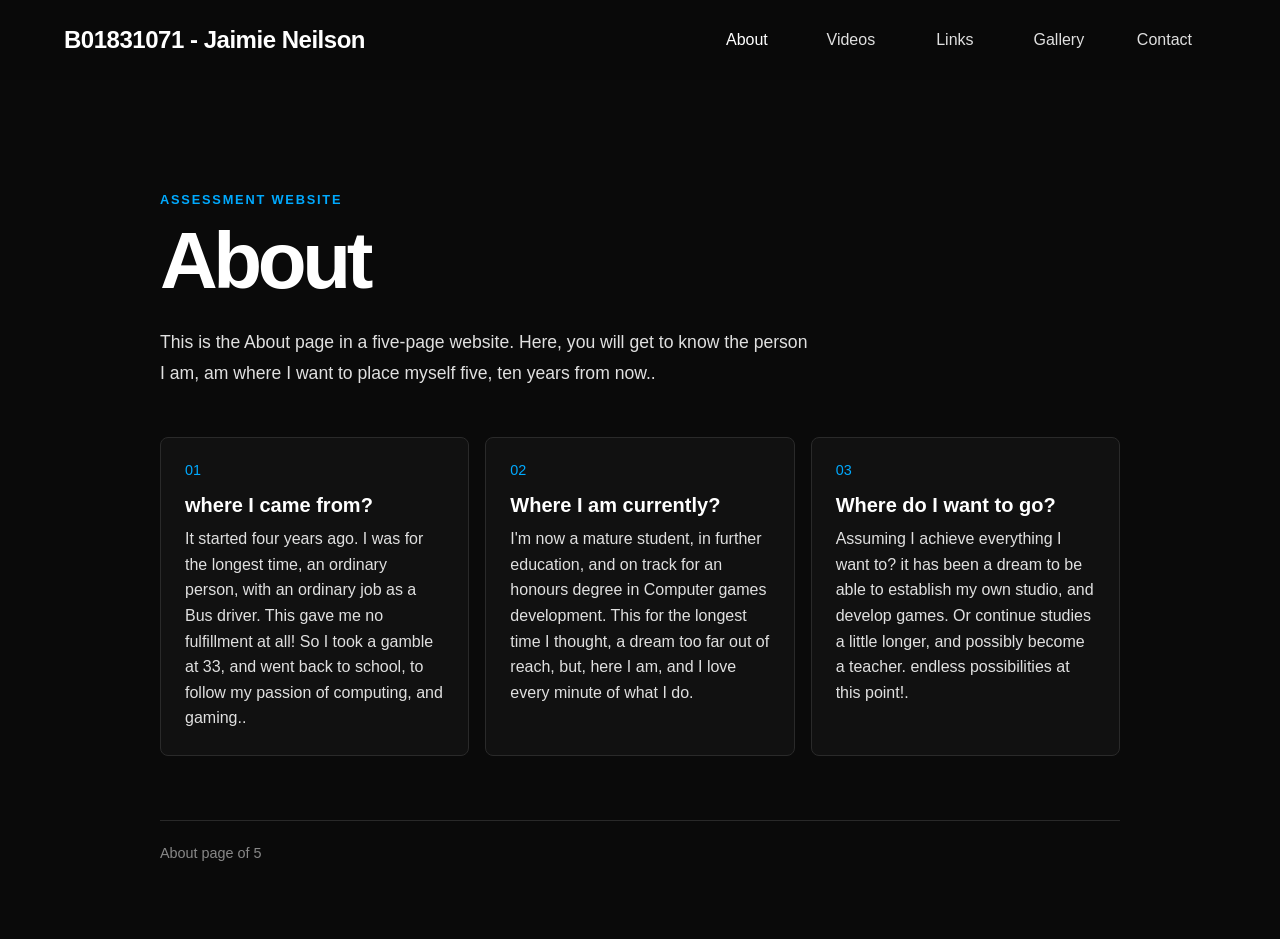
==== index.html @ fd033dc5 "Add initial HTML structure and styles for assessment website" ====
﻿<!DOCTYPE html>
<html lang="en">
<head>
  <meta charset="UTF-8">
  <meta name="viewport" content="width=device-width, initial-scale=1.0">
  <meta name="description" content="A simple five-element JavaScript assessment website.">
  <title>About - Assessment Website</title>
  <link rel="stylesheet" href="styles.css">
</head>
<body>
  <header class="navbar">
    <div class="navbar__container">
      <a href="index.html" class="navbar__brand">B01831071 - Jaimie Neilson</a>
      <nav class="navbar__nav" aria-label="Main navigation">
        <ul class="nav-list">
          <li><a href="index.html" class="nav-link is-active">About<svg class="animated-border-svg" viewBox="0 0 100 40" preserveAspectRatio="none"><rect width="100%" height="100%" rx="8" /></svg></a></li>
          <li><a href="videos.html" class="nav-link">Videos<svg class="animated-border-svg" viewBox="0 0 100 40" preserveAspectRatio="none"><rect width="100%" height="100%" rx="8" /></svg></a></li>
          <li><a href="links.html" class="nav-link">Links<svg class="animated-border-svg" viewBox="0 0 100 40" preserveAspectRatio="none"><rect width="100%" height="100%" rx="8" /></svg></a></li>
          <li><a href="gallery.html" class="nav-link">Gallery<svg class="animated-border-svg" viewBox="0 0 100 40" preserveAspectRatio="none"><rect width="100%" height="100%" rx="8" /></svg></a></li>
          <li><a href="contact.html" class="nav-link">Contact<svg class="animated-border-svg" viewBox="0 0 100 40" preserveAspectRatio="none"><rect width="100%" height="100%" rx="8" /></svg></a></li>
        </ul>
      </nav>
      <button class="navbar__mobile-toggle" id="mobile-toggle" type="button" aria-label="Open menu" aria-expanded="false" aria-controls="mobile-menu-pane">
        <svg width="24" height="24" viewBox="0 0 24 24" aria-hidden="true"><path fill="currentColor" d="M3 6h18v2H3V6Zm0 5h18v2H3v-2Zm0 5h18v2H3v-2Z" /></svg>
      </button>
    </div>
  </header>

  <div class="mobile-menu-pane" id="mobile-menu-pane">
    <nav aria-label="Mobile navigation">
      <ul class="nav-list">
        <li><a href="index.html" class="nav-link">About<svg class="animated-border-svg" viewBox="0 0 100 40" preserveAspectRatio="none"><rect width="100%" height="100%" rx="8" /></svg></a></li>
        <li><a href="videos.html" class="nav-link">Videos<svg class="animated-border-svg" viewBox="0 0 100 40" preserveAspectRatio="none"><rect width="100%" height="100%" rx="8" /></svg></a></li>
        <li><a href="links.html" class="nav-link">Links<svg class="animated-border-svg" viewBox="0 0 100 40" preserveAspectRatio="none"><rect width="100%" height="100%" rx="8" /></svg></a></li>
        <li><a href="gallery.html" class="nav-link">Gallery<svg class="animated-border-svg" viewBox="0 0 100 40" preserveAspectRatio="none"><rect width="100%" height="100%" rx="8" /></svg></a></li>
        <li><a href="contact.html" class="nav-link">Contact<svg class="animated-border-svg" viewBox="0 0 100 40" preserveAspectRatio="none"><rect width="100%" height="100%" rx="8" /></svg></a></li>
      </ul>
    </nav>
  </div>

  <main class="content">
    <section class="content__inner">
      <p class="eyebrow">Assessment website</p>
      <h1>About</h1>
      <p class="lead">This is the About page in a five-page website. Here, you will get to know the person I am, am where I want to place myself five, ten years from now..</p>
      <div class="card-grid">
        <article class="card"><span class="card__number">01</span><h2>where I came from?</h2><p>It started four years ago. I was for the longest time, an ordinary person, with an ordinary job as a Bus driver. This gave me no fulfillment at all! So I took a gamble at 33, and went back to school, to follow my passion of computing, and gaming..</p></article>
        <article class="card"><span class="card__number">02</span><h2>Where I am currently?</h2><p>I'm now a mature student, in further education, and on track for an honours degree in Computer games development. This for the longest time I thought, a dream too far out of reach, but, here I am, and I love every minute of what I do. </p></article>
        <article class="card"><span class="card__number">03</span><h2>Where do I want to go?</h2><p>Assuming I achieve everything I want to? it has been a dream to be able to establish my own studio, and develop games. Or continue studies a little longer, and possibly become a teacher. endless possibilities at this point!.</p></article>
      </div>
      <p class="page-footer">About page of 5</p>
    </section>
  </main>

  <script src="script.js"></script>
</body>
</html>
---- styles.css ----
:root {
  --color-background: #0a0a0a;
  --color-text: #e0e0e0;
  --color-link-hover: #ffffff;
  --color-primary: #00aaff;
  --font-family-sans-serif: "Inter", -apple-system, sans-serif;
  --navbar-height: 80px;
  --border-radius: 8px;
  --transition-speed: 0.6s;
}

@import url("https://fonts.googleapis.com/css2?family=Inter:wght@500&display=swap");

*, *::before, *::after {
  box-sizing: border-box;
}

html {
  scroll-behavior: smooth;
}

body {
  margin: 0;
  min-height: 100vh;
  font-family: var(--font-family-sans-serif);
  background-color: var(--color-background);
  color: #ffffff;
}

a {
  color: inherit;
  text-decoration: none;
}

button,
a {
  -webkit-tap-highlight-color: transparent;
}

.navbar {
  position: sticky;
  top: 0;
  z-index: 1000;
  height: var(--navbar-height);
  display: flex;
  align-items: center;
  background: rgba(10, 10, 10, 0.88);
  backdrop-filter: blur(12px);
}

.navbar__container {
  display: flex;
  align-items: center;
  justify-content: space-between;
  width: 100%;
  max-width: 1200px;
  margin: 0 auto;
  padding: 0 1.5rem;
}

.navbar__brand {
  font-size: 1.5rem;
  font-weight: 600;
  letter-spacing: -0.02em;
}

.navbar__nav {
  display: none;
}

.nav-list {
  display: flex;
  gap: 0.25rem;
  list-style: none;
  margin: 0;
  padding: 0;
}

.nav-link {
  position: relative;
  display: inline-flex;
  align-items: center;
  justify-content: center;
  min-width: 100px;
  padding: 1rem 1.5rem;
  font-weight: 500;
  color: var(--color-text);
  transition: color var(--transition-speed) ease;
}

.nav-link:hover,
.nav-link:focus-visible,
.nav-link.is-active {
  color: var(--color-link-hover);
}

.nav-link:focus-visible {
  outline: 2px solid var(--color-primary);
  outline-offset: 2px;
  border-radius: var(--border-radius);
}

.nav-link:focus-visible {
  outline: none;
}

.animated-border-svg {
  display: none;
}

.navbar__mobile-toggle {
  display: block;
  padding: 0.5rem;
  background: transparent;
  border: none;
  cursor: pointer;
  color: var(--color-text);
}

.navbar__mobile-toggle svg {
  display: block;
}

.mobile-menu-pane {
  position: fixed;
  top: 0;
  left: 0;
  width: 80%;
  max-width: 320px;
  height: 100vh;
  padding: 1.5rem;
  background-color: #141414;
  transform: translateX(-100%);
  transition: transform 0.3s ease;
  z-index: 1001;
}

.mobile-menu-pane.is-open {
  transform: translateX(0);
}

.mobile-menu-pane .nav-list {
  display: block;
  margin-top: 4rem;
}

.mobile-menu-pane .nav-link {
  display: flex;
  width: 100%;
  min-width: 0;
  justify-content: space-between;
  padding: 1rem 0;
  font-size: 1.2rem;
}

.mobile-menu-pane .nav-link::after {
  content: "→";
  color: var(--color-primary);
}

.mobile-menu-pane .animated-border-svg {
  display: none;
}

.mobile-menu-overlay {
  position: fixed;
  inset: 0;
  z-index: 1000;
  background: rgba(0, 0, 0, 0.6);
  opacity: 0;
  visibility: hidden;
  transition: opacity 0.3s ease, visibility 0.3s ease;
}

.mobile-menu-overlay.is-visible {
  opacity: 1;
  visibility: visible;
}

.content {
  min-height: calc(100vh - var(--navbar-height));
  padding: calc(var(--navbar-height) + 2rem) 1.5rem 4rem;
}

.content__inner {
  width: 100%;
  max-width: 960px;
  margin: 0 auto;
}

.eyebrow {
  margin: 0 0 0.75rem;
  color: var(--color-primary);
  font-size: 0.8rem;
  font-weight: 600;
  letter-spacing: 0.14em;
  text-transform: uppercase;
}

h1 {
  max-width: 760px;
  margin: 0;
  font-size: clamp(2.5rem, 8vw, 5rem);
  line-height: 1.05;
  letter-spacing: -0.055em;
}

.lead {
  max-width: 650px;
  margin: 1.5rem 0 0;
  color: var(--color-text);
  font-size: 1.1rem;
  line-height: 1.75;
}

.card-grid {
  display: grid;
  grid-template-columns: repeat(auto-fit, minmax(220px, 1fr));
  gap: 1rem;
  margin-top: 3rem;
}

.card {
  padding: 1.5rem;
  border: 1px solid #2a2a2a;
  border-radius: var(--border-radius);
  background: #111111;
}

.card__number {
  display: block;
  margin-bottom: 1rem;
  color: var(--color-primary);
  font-size: 0.9rem;
}

.card h2 {
  margin: 0 0 0.6rem;
  font-size: 1.25rem;
}

.card p {
  margin: 0;
  color: var(--color-text);
  line-height: 1.6;
}

.page-footer {
  margin-top: 4rem;
  padding-top: 1.5rem;
  border-top: 1px solid #292929;
  color: #888888;
  font-size: 0.9rem;
}

@media (min-width: 576px) {
  .navbar__mobile-toggle,
  .mobile-menu-pane,
  .mobile-menu-overlay {
    display: none;
  }

  .navbar__nav {
    display: block;
  }

  .animated-border-svg {
    display: block;
    position: absolute;
    inset: 0;
    width: 100%;
    height: 100%;
    pointer-events: none;
    z-index: -1;
  }

  .animated-border-svg rect {
    fill: none;
    stroke: var(--color-primary);
    stroke-width: 2px;
    stroke-linecap: round;
    stroke-dasharray: 1000;
    stroke-dashoffset: 1000;
    transition: stroke-dashoffset var(--transition-speed) ease-in-out;
  }

  .nav-link:hover .animated-border-svg rect,
  .nav-link:focus-visible .animated-border-svg rect {
    stroke-dashoffset: 0;
  }

  @media (prefers-reduced-motion: reduce) {
    .animated-border-svg rect,
    .mobile-menu-pane,
    .mobile-menu-overlay {
      transition: none;
    }
  }
}
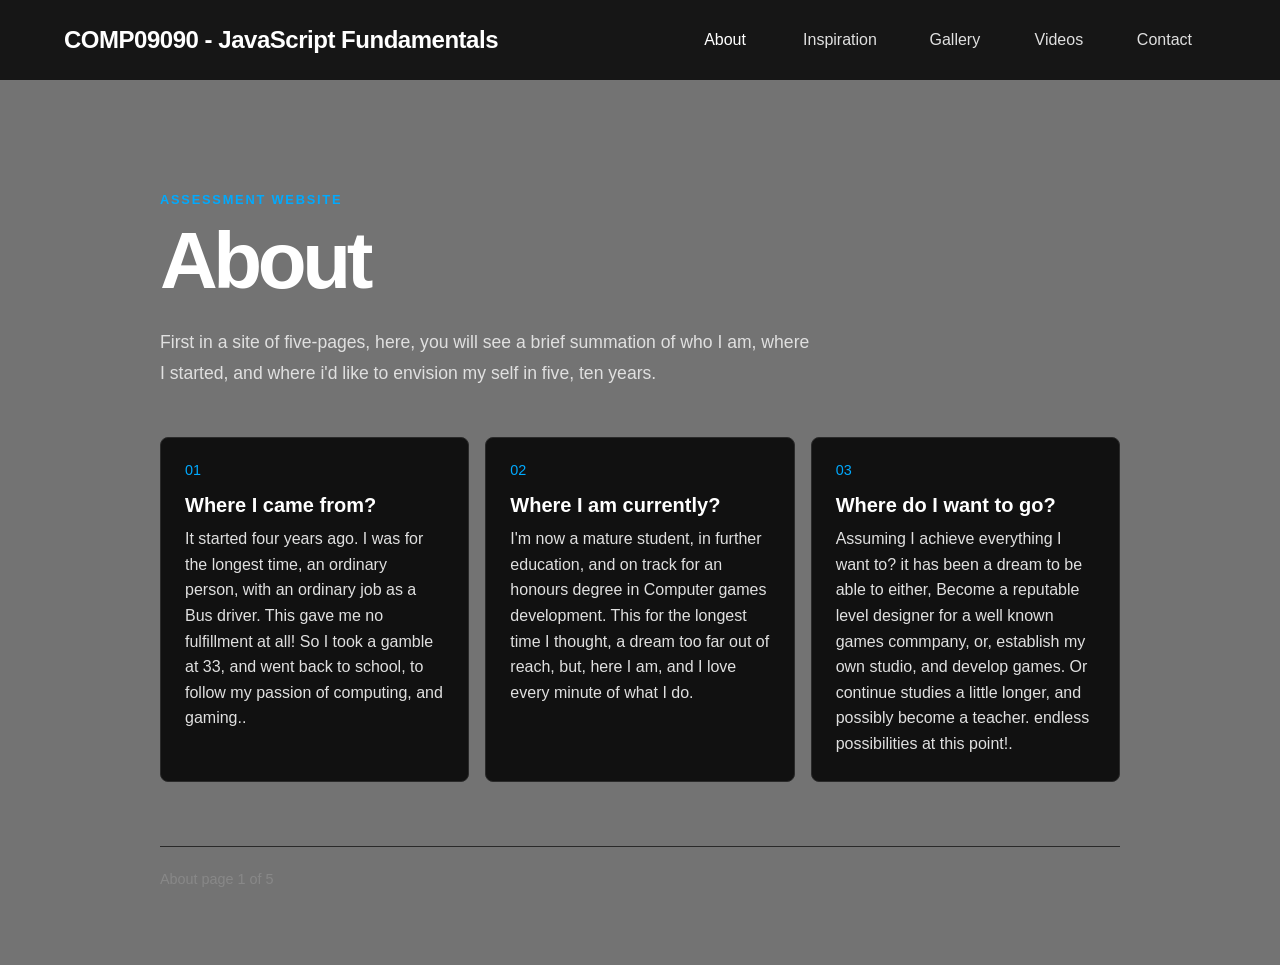
==== commit 215b55bd: "Refactor code structure for improved readability and maintainability" ====
--- a/index.html
+++ b/index.html
@@ -7,16 +7,16 @@
   <title>About - Assessment Website</title>
   <link rel="stylesheet" href="styles.css">
 </head>
-<body>
+<body class="about-page" style="--about-background: url('assets/profilepic.png')">
   <header class="navbar">
     <div class="navbar__container">
-      <a href="index.html" class="navbar__brand">B01831071 - Jaimie Neilson</a>
+      <a href="index.html" class="navbar__brand">COMP09090 - JavaScript Fundamentals</a>
       <nav class="navbar__nav" aria-label="Main navigation">
         <ul class="nav-list">
-          <li><a href="index.html" class="nav-link is-active">About<svg class="animated-border-svg" viewBox="0 0 100 40" preserveAspectRatio="none"><rect width="100%" height="100%" rx="8" /></svg></a></li>
+          <li><a href="index.html" class="nav-link is-active" aria-current="page">About<svg class="animated-border-svg" viewBox="0 0 100 40" preserveAspectRatio="none"><rect width="100%" height="100%" rx="8" /></svg></a></li>
+          <li><a href="Inspiration.html" class="nav-link">Inspiration<svg class="animated-border-svg" viewBox="0 0 100 40" preserveAspectRatio="none"><rect width="100%" height="100%" rx="8" /></svg></a></li>
+          <li><a href="gallery.html" class="nav-link">Gallery<svg class="animated-border-svg" viewBox="0 0 100 40" preserveAspectRatio="none"><rect width="100%" height="100%" rx="8" /></svg></a></li>
           <li><a href="videos.html" class="nav-link">Videos<svg class="animated-border-svg" viewBox="0 0 100 40" preserveAspectRatio="none"><rect width="100%" height="100%" rx="8" /></svg></a></li>
-          <li><a href="links.html" class="nav-link">Links<svg class="animated-border-svg" viewBox="0 0 100 40" preserveAspectRatio="none"><rect width="100%" height="100%" rx="8" /></svg></a></li>
-          <li><a href="gallery.html" class="nav-link">Gallery<svg class="animated-border-svg" viewBox="0 0 100 40" preserveAspectRatio="none"><rect width="100%" height="100%" rx="8" /></svg></a></li>
           <li><a href="contact.html" class="nav-link">Contact<svg class="animated-border-svg" viewBox="0 0 100 40" preserveAspectRatio="none"><rect width="100%" height="100%" rx="8" /></svg></a></li>
         </ul>
       </nav>
@@ -29,10 +29,10 @@
   <div class="mobile-menu-pane" id="mobile-menu-pane">
     <nav aria-label="Mobile navigation">
       <ul class="nav-list">
-        <li><a href="index.html" class="nav-link">About<svg class="animated-border-svg" viewBox="0 0 100 40" preserveAspectRatio="none"><rect width="100%" height="100%" rx="8" /></svg></a></li>
+        <li><a href="index.html" class="nav-link is-active" aria-current="page">About<svg class="animated-border-svg" viewBox="0 0 100 40" preserveAspectRatio="none"><rect width="100%" height="100%" rx="8" /></svg></a></li>
+        <li><a href="Inspiration.html" class="nav-link">Inspiration<svg class="animated-border-svg" viewBox="0 0 100 40" preserveAspectRatio="none"><rect width="100%" height="100%" rx="8" /></svg></a></li>
+        <li><a href="gallery.html" class="nav-link">Gallery<svg class="animated-border-svg" viewBox="0 0 100 40" preserveAspectRatio="none"><rect width="100%" height="100%" rx="8" /></svg></a></li>
         <li><a href="videos.html" class="nav-link">Videos<svg class="animated-border-svg" viewBox="0 0 100 40" preserveAspectRatio="none"><rect width="100%" height="100%" rx="8" /></svg></a></li>
-        <li><a href="links.html" class="nav-link">Links<svg class="animated-border-svg" viewBox="0 0 100 40" preserveAspectRatio="none"><rect width="100%" height="100%" rx="8" /></svg></a></li>
-        <li><a href="gallery.html" class="nav-link">Gallery<svg class="animated-border-svg" viewBox="0 0 100 40" preserveAspectRatio="none"><rect width="100%" height="100%" rx="8" /></svg></a></li>
         <li><a href="contact.html" class="nav-link">Contact<svg class="animated-border-svg" viewBox="0 0 100 40" preserveAspectRatio="none"><rect width="100%" height="100%" rx="8" /></svg></a></li>
       </ul>
     </nav>
@@ -42,13 +42,13 @@
     <section class="content__inner">
       <p class="eyebrow">Assessment website</p>
       <h1>About</h1>
-      <p class="lead">This is the About page in a five-page website. Here, you will get to know the person I am, am where I want to place myself five, ten years from now..</p>
+      <p class="lead">First in a site of five-pages, here, you will see a brief summation of who I am, where I started, and where i'd like to envision my self in five, ten years.</p>
       <div class="card-grid">
-        <article class="card"><span class="card__number">01</span><h2>where I came from?</h2><p>It started four years ago. I was for the longest time, an ordinary person, with an ordinary job as a Bus driver. This gave me no fulfillment at all! So I took a gamble at 33, and went back to school, to follow my passion of computing, and gaming..</p></article>
+        <article class="card"><span class="card__number">01</span><h2>Where I came from?</h2><p>It started four years ago. I was for the longest time, an ordinary person, with an ordinary job as a Bus driver. This gave me no fulfillment at all! So I took a gamble at 33, and went back to school, to follow my passion of computing, and gaming..</p></article>
         <article class="card"><span class="card__number">02</span><h2>Where I am currently?</h2><p>I'm now a mature student, in further education, and on track for an honours degree in Computer games development. This for the longest time I thought, a dream too far out of reach, but, here I am, and I love every minute of what I do. </p></article>
-        <article class="card"><span class="card__number">03</span><h2>Where do I want to go?</h2><p>Assuming I achieve everything I want to? it has been a dream to be able to establish my own studio, and develop games. Or continue studies a little longer, and possibly become a teacher. endless possibilities at this point!.</p></article>
+        <article class="card"><span class="card__number">03</span><h2>Where do I want to go?</h2><p>Assuming I achieve everything I want to? it has been a dream to be able to either, Become a reputable level designer for a well known games commpany, or, establish my own studio, and develop games. Or continue studies a little longer, and possibly become a teacher. endless possibilities at this point!.</p></article>
       </div>
-      <p class="page-footer">About page of 5</p>
+      <p class="page-footer">About page 1 of 5</p>
     </section>
   </main>
 
--- a/styles.css
+++ b/styles.css
@@ -25,6 +25,12 @@
   font-family: var(--font-family-sans-serif);
   background-color: var(--color-background);
   color: #ffffff;
+}
+
+body.about-page {
+  background:
+    linear-gradient(rgba(0, 0, 0, 0.55), rgba(0, 0, 0, 0.55)),
+    var(--about-background) center / cover fixed;
 }
 
 a {
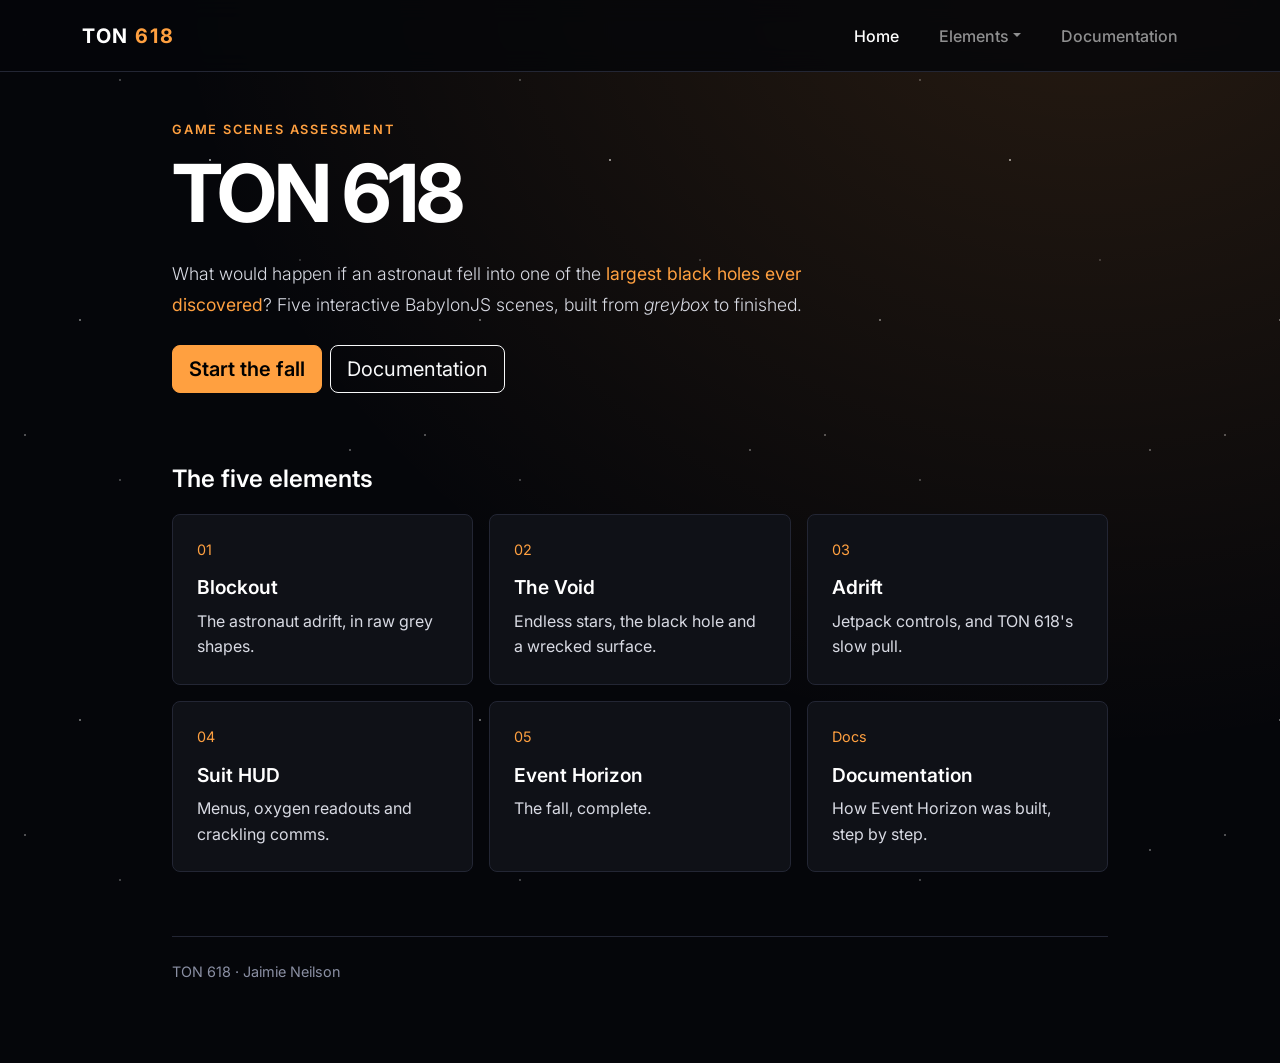
==== commit 81dc97ac: "Add Scene 2: The Void with astronaut, shuttle, and dynamic space environment - Implemented a 360-deg" ====
--- a/index.html
+++ b/index.html
@@ -1,57 +1,65 @@
 ﻿<!DOCTYPE html>
-<html lang="en">
+<html lang="en" data-bs-theme="dark">
 <head>
   <meta charset="UTF-8">
   <meta name="viewport" content="width=device-width, initial-scale=1.0">
-  <meta name="description" content="A simple five-element JavaScript assessment website.">
-  <title>About - Assessment Website</title>
+  <meta name="description" content="TON 618: five interactive BabylonJS scenes following an astronaut falling into a supermassive black hole.">
+  <title>Home | TON 618</title>
+  <!-- Bootstrap: the CSS framework that handles the layout, menu and buttons -->
+  <link rel="stylesheet" href="https://cdn.jsdelivr.net/npm/bootstrap@5.3.3/dist/css/bootstrap.min.css">
+  <!-- Our own space theme. Loaded after Bootstrap so it can override it -->
   <link rel="stylesheet" href="styles.css">
 </head>
-<body class="about-page" style="--about-background: url('assets/profilepic.png')">
-  <header class="navbar">
-    <div class="navbar__container">
-      <a href="index.html" class="navbar__brand">COMP09090 - JavaScript Fundamentals</a>
-      <nav class="navbar__nav" aria-label="Main navigation">
-        <ul class="nav-list">
-          <li><a href="index.html" class="nav-link is-active" aria-current="page">About<svg class="animated-border-svg" viewBox="0 0 100 40" preserveAspectRatio="none"><rect width="100%" height="100%" rx="8" /></svg></a></li>
-          <li><a href="Inspiration.html" class="nav-link">Inspiration<svg class="animated-border-svg" viewBox="0 0 100 40" preserveAspectRatio="none"><rect width="100%" height="100%" rx="8" /></svg></a></li>
-          <li><a href="gallery.html" class="nav-link">Gallery<svg class="animated-border-svg" viewBox="0 0 100 40" preserveAspectRatio="none"><rect width="100%" height="100%" rx="8" /></svg></a></li>
-          <li><a href="videos.html" class="nav-link">Videos<svg class="animated-border-svg" viewBox="0 0 100 40" preserveAspectRatio="none"><rect width="100%" height="100%" rx="8" /></svg></a></li>
-          <li><a href="contact.html" class="nav-link">Contact<svg class="animated-border-svg" viewBox="0 0 100 40" preserveAspectRatio="none"><rect width="100%" height="100%" rx="8" /></svg></a></li>
-        </ul>
-      </nav>
-      <button class="navbar__mobile-toggle" id="mobile-toggle" type="button" aria-label="Open menu" aria-expanded="false" aria-controls="mobile-menu-pane">
-        <svg width="24" height="24" viewBox="0 0 24 24" aria-hidden="true"><path fill="currentColor" d="M3 6h18v2H3V6Zm0 5h18v2H3v-2Zm0 5h18v2H3v-2Z" /></svg>
-      </button>
-    </div>
-  </header>
-
-  <div class="mobile-menu-pane" id="mobile-menu-pane">
-    <nav aria-label="Mobile navigation">
-      <ul class="nav-list">
-        <li><a href="index.html" class="nav-link is-active" aria-current="page">About<svg class="animated-border-svg" viewBox="0 0 100 40" preserveAspectRatio="none"><rect width="100%" height="100%" rx="8" /></svg></a></li>
-        <li><a href="Inspiration.html" class="nav-link">Inspiration<svg class="animated-border-svg" viewBox="0 0 100 40" preserveAspectRatio="none"><rect width="100%" height="100%" rx="8" /></svg></a></li>
-        <li><a href="gallery.html" class="nav-link">Gallery<svg class="animated-border-svg" viewBox="0 0 100 40" preserveAspectRatio="none"><rect width="100%" height="100%" rx="8" /></svg></a></li>
-        <li><a href="videos.html" class="nav-link">Videos<svg class="animated-border-svg" viewBox="0 0 100 40" preserveAspectRatio="none"><rect width="100%" height="100%" rx="8" /></svg></a></li>
-        <li><a href="contact.html" class="nav-link">Contact<svg class="animated-border-svg" viewBox="0 0 100 40" preserveAspectRatio="none"><rect width="100%" height="100%" rx="8" /></svg></a></li>
-      </ul>
-    </nav>
-  </div>
+<body>
+  <!-- The menu is added here automatically by script.js -->
+  <div id="site-nav"></div>
 
   <main class="content">
-    <section class="content__inner">
-      <p class="eyebrow">Assessment website</p>
-      <h1>About</h1>
-      <p class="lead">First in a site of five-pages, here, you will see a brief summation of who I am, where I started, and where i'd like to envision my self in five, ten years.</p>
-      <div class="card-grid">
-        <article class="card"><span class="card__number">01</span><h2>Where I came from?</h2><p>It started four years ago. I was for the longest time, an ordinary person, with an ordinary job as a Bus driver. This gave me no fulfillment at all! So I took a gamble at 33, and went back to school, to follow my passion of computing, and gaming..</p></article>
-        <article class="card"><span class="card__number">02</span><h2>Where I am currently?</h2><p>I'm now a mature student, in further education, and on track for an honours degree in Computer games development. This for the longest time I thought, a dream too far out of reach, but, here I am, and I love every minute of what I do. </p></article>
-        <article class="card"><span class="card__number">03</span><h2>Where do I want to go?</h2><p>Assuming I achieve everything I want to? it has been a dream to be able to either, Become a reputable level designer for a well known games commpany, or, establish my own studio, and develop games. Or continue studies a little longer, and possibly become a teacher. endless possibilities at this point!.</p></article>
-      </div>
-      <p class="page-footer">About page 1 of 5</p>
-    </section>
+    <div class="container content__inner">
+
+      <!-- ===== HERO: the first thing visitors see ===== -->
+      <section>
+        <p class="eyebrow">Game Scenes Assessment</p>
+        <h1>TON 618</h1>
+        <p class="lead">What would happen if an astronaut fell into one of the <strong>largest black holes ever discovered</strong>? Five interactive BabylonJS scenes, built from <em>greybox</em> to finished.</p>
+        <div class="d-flex flex-wrap gap-2 mt-4">
+          <a href="element1.html" class="btn btn-accent btn-lg">Start the fall</a>
+          <a href="documentation.html" class="btn btn-outline-light btn-lg">Documentation</a>
+        </div>
+      </section>
+
+      <!-- ===== THE FIVE ELEMENTS ===== -->
+      <!-- Bootstrap grid: 1 card per row on phones, 2 on tablets, 3 on desktops -->
+      <section class="mt-5 pt-4">
+        <h2 class="section-title">The five elements</h2>
+        <div class="row g-3">
+          <div class="col-sm-6 col-lg-4">
+            <a href="element1.html" class="info-card element-card"><span class="info-card__number">01</span><h3>Blockout</h3><p>The astronaut adrift, in raw grey shapes.</p></a>
+          </div>
+          <div class="col-sm-6 col-lg-4">
+            <a href="element2.html" class="info-card element-card"><span class="info-card__number">02</span><h3>The Void</h3><p>Endless stars, the black hole and a wrecked surface.</p></a>
+          </div>
+          <div class="col-sm-6 col-lg-4">
+            <a href="element3.html" class="info-card element-card"><span class="info-card__number">03</span><h3>Adrift</h3><p>Jetpack controls, and TON 618's slow pull.</p></a>
+          </div>
+          <div class="col-sm-6 col-lg-4">
+            <a href="element4.html" class="info-card element-card"><span class="info-card__number">04</span><h3>Suit HUD</h3><p>Menus, oxygen readouts and crackling comms.</p></a>
+          </div>
+          <div class="col-sm-6 col-lg-4">
+            <a href="element5.html" class="info-card element-card"><span class="info-card__number">05</span><h3>Event Horizon</h3><p>The fall, complete.</p></a>
+          </div>
+          <div class="col-sm-6 col-lg-4">
+            <a href="documentation.html" class="info-card element-card"><span class="info-card__number">Docs</span><h3>Documentation</h3><p>How Event Horizon was built, step by step.</p></a>
+          </div>
+        </div>
+      </section>
+
+      <p class="page-footer">TON 618 · Jaimie Neilson</p>
+    </div>
   </main>
 
+  <!-- shared code (builds the menu), then Bootstrap's code (makes the menu work) -->
   <script src="script.js"></script>
+  <script src="https://cdn.jsdelivr.net/npm/bootstrap@5.3.3/dist/js/bootstrap.bundle.min.js"></script>
 </body>
-</html>
+</html>
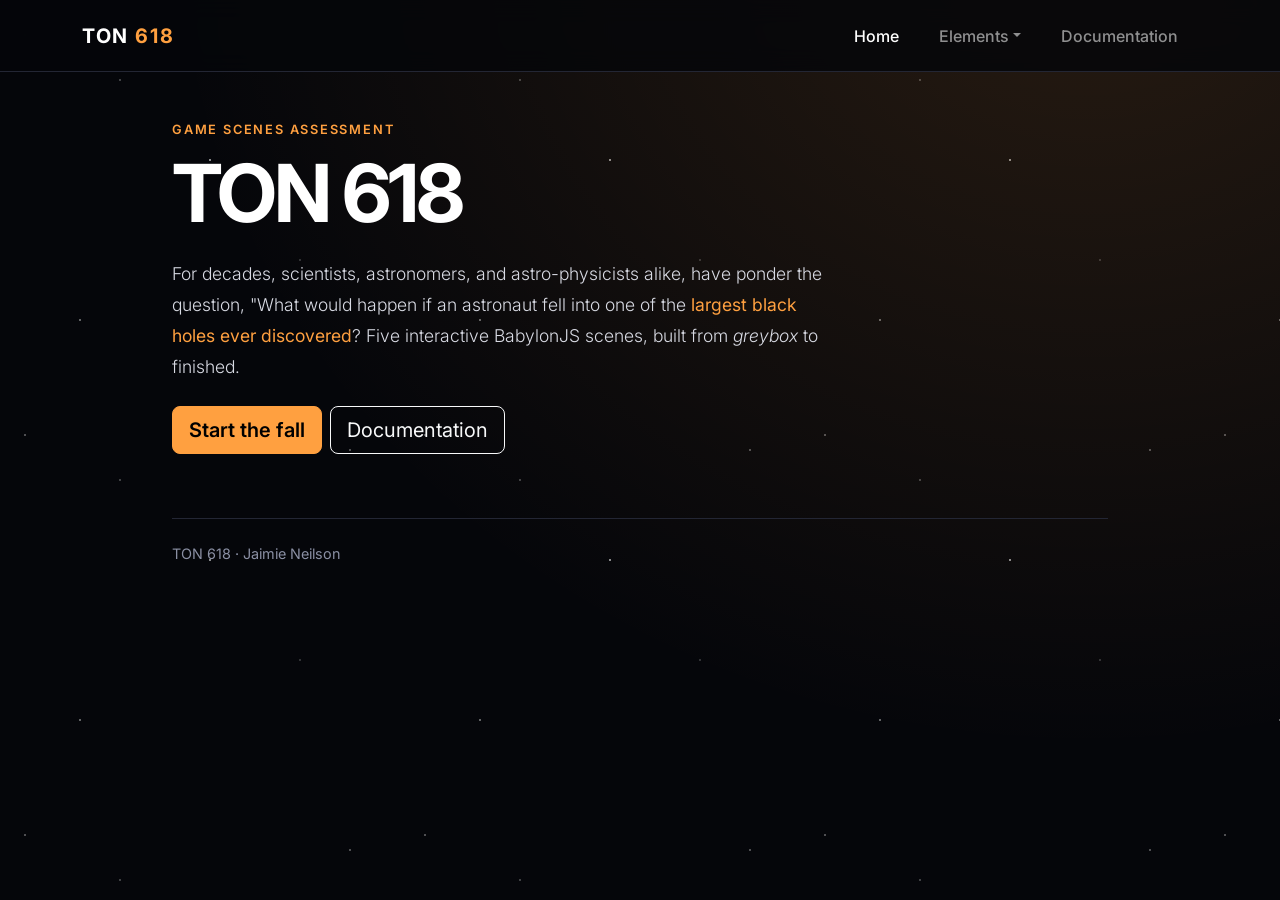
==== commit 671ab19a: "Refactor code structure for improved readability and maintainability" ====
--- a/index.html
+++ b/index.html
@@ -21,36 +21,10 @@
       <section>
         <p class="eyebrow">Game Scenes Assessment</p>
         <h1>TON 618</h1>
-        <p class="lead">What would happen if an astronaut fell into one of the <strong>largest black holes ever discovered</strong>? Five interactive BabylonJS scenes, built from <em>greybox</em> to finished.</p>
+        <p class="lead">For decades, scientists, astronomers, and astro-physicists alike, have ponder the question, "What would happen if an astronaut fell into one of the <strong>largest black holes ever discovered</strong>? Five interactive BabylonJS scenes, built from <em>greybox</em> to finished.</p>
         <div class="d-flex flex-wrap gap-2 mt-4">
           <a href="element1.html" class="btn btn-accent btn-lg">Start the fall</a>
           <a href="documentation.html" class="btn btn-outline-light btn-lg">Documentation</a>
-        </div>
-      </section>
-
-      <!-- ===== THE FIVE ELEMENTS ===== -->
-      <!-- Bootstrap grid: 1 card per row on phones, 2 on tablets, 3 on desktops -->
-      <section class="mt-5 pt-4">
-        <h2 class="section-title">The five elements</h2>
-        <div class="row g-3">
-          <div class="col-sm-6 col-lg-4">
-            <a href="element1.html" class="info-card element-card"><span class="info-card__number">01</span><h3>Blockout</h3><p>The astronaut adrift, in raw grey shapes.</p></a>
-          </div>
-          <div class="col-sm-6 col-lg-4">
-            <a href="element2.html" class="info-card element-card"><span class="info-card__number">02</span><h3>The Void</h3><p>Endless stars, the black hole and a wrecked surface.</p></a>
-          </div>
-          <div class="col-sm-6 col-lg-4">
-            <a href="element3.html" class="info-card element-card"><span class="info-card__number">03</span><h3>Adrift</h3><p>Jetpack controls, and TON 618's slow pull.</p></a>
-          </div>
-          <div class="col-sm-6 col-lg-4">
-            <a href="element4.html" class="info-card element-card"><span class="info-card__number">04</span><h3>Suit HUD</h3><p>Menus, oxygen readouts and crackling comms.</p></a>
-          </div>
-          <div class="col-sm-6 col-lg-4">
-            <a href="element5.html" class="info-card element-card"><span class="info-card__number">05</span><h3>Event Horizon</h3><p>The fall, complete.</p></a>
-          </div>
-          <div class="col-sm-6 col-lg-4">
-            <a href="documentation.html" class="info-card element-card"><span class="info-card__number">Docs</span><h3>Documentation</h3><p>How Event Horizon was built, step by step.</p></a>
-          </div>
         </div>
       </section>
 
